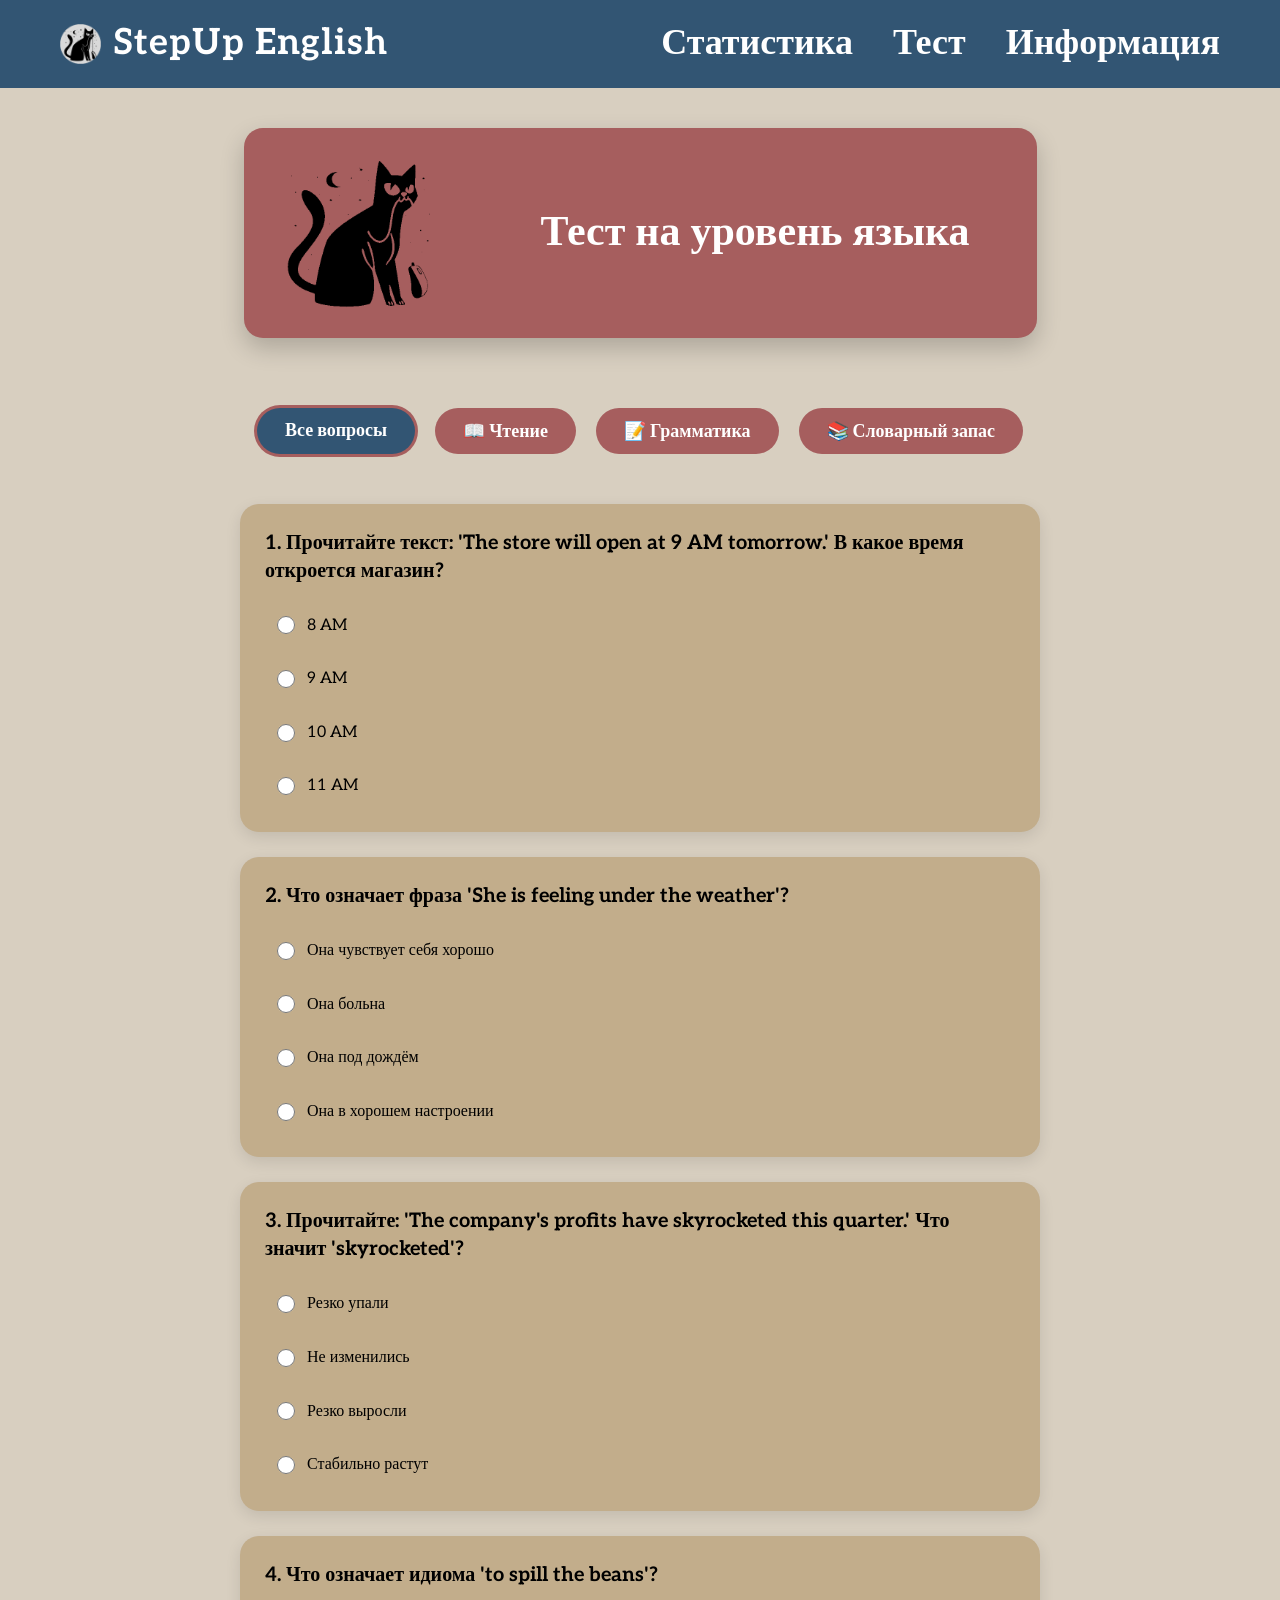
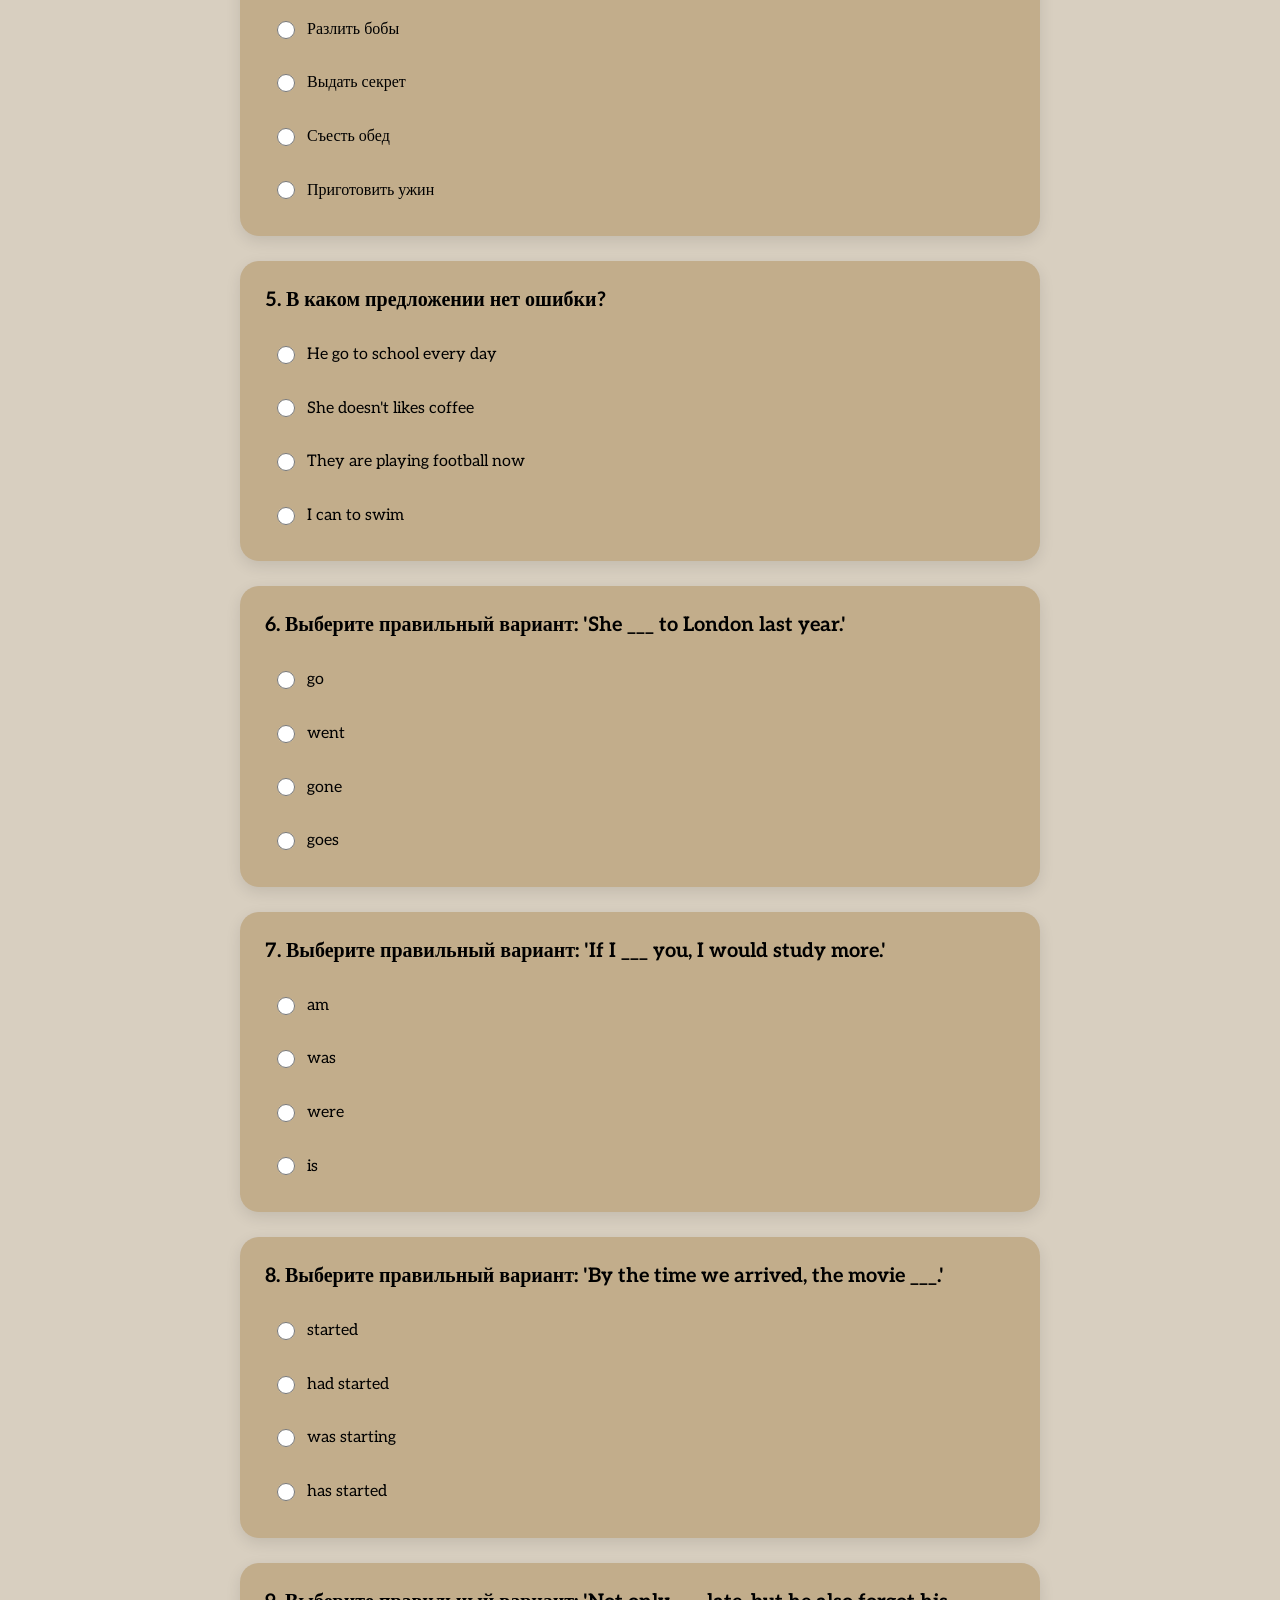
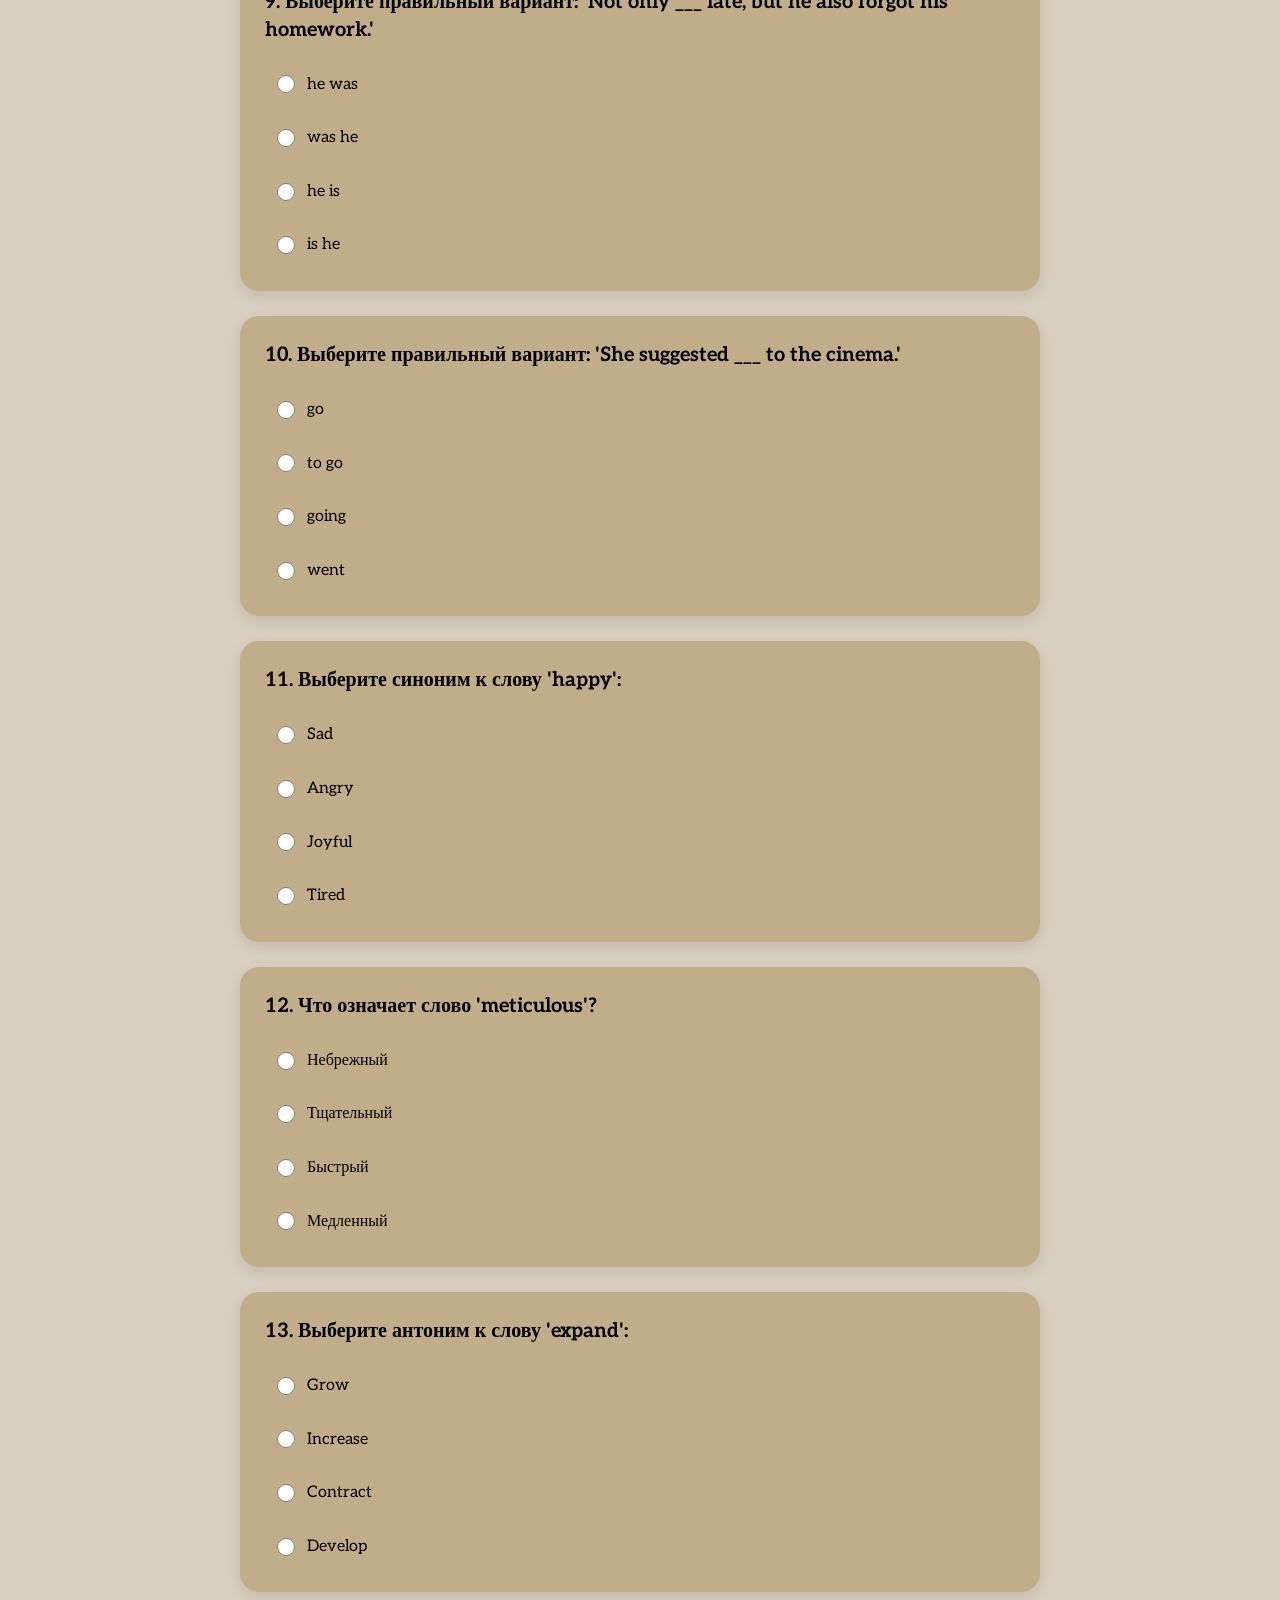
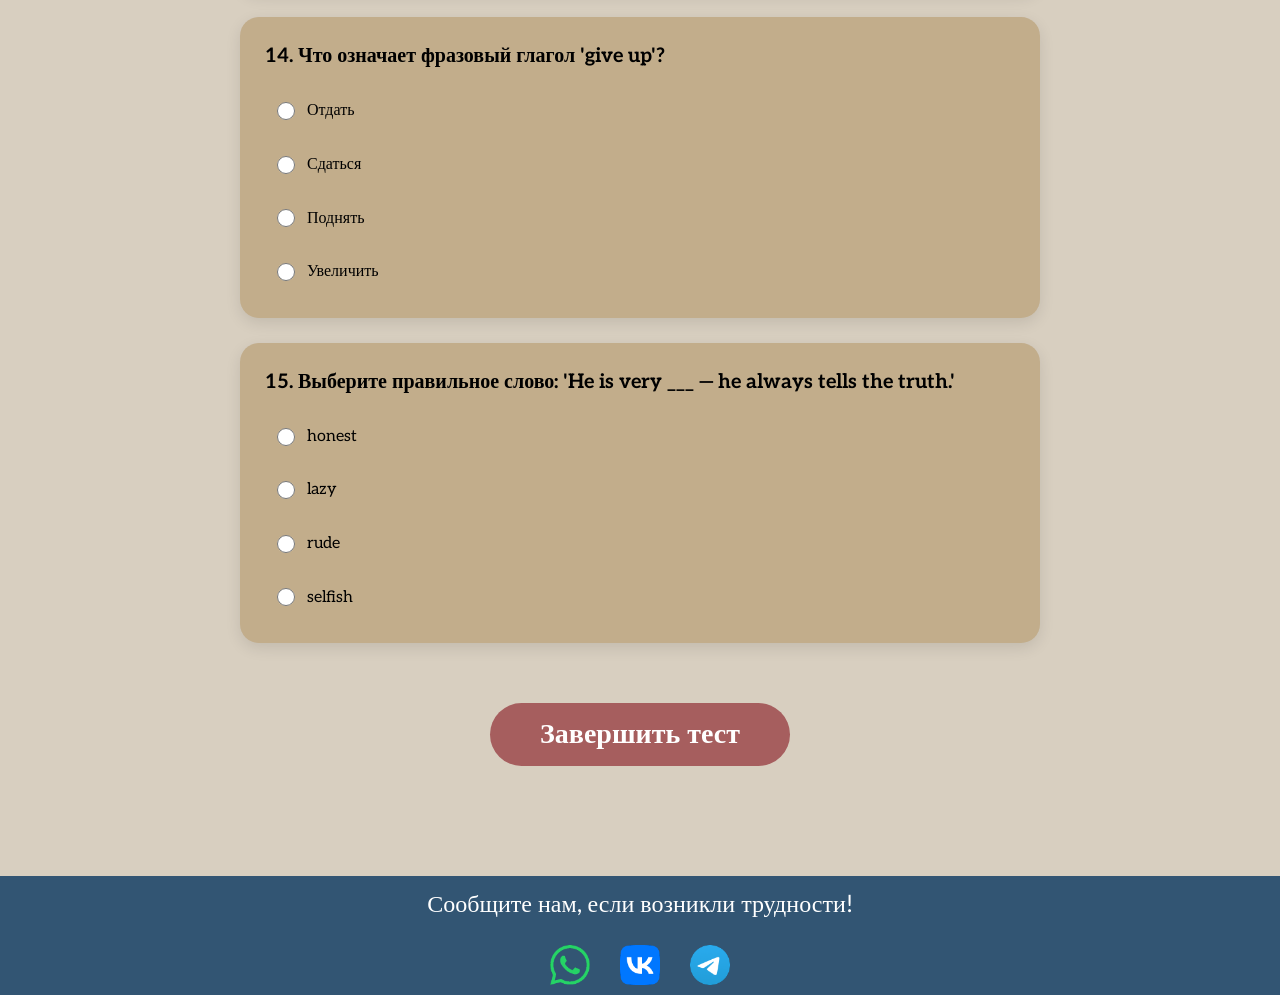
==== test.html @ a529fb6c "Тест. Законченный сайт." ====
<!DOCTYPE html>
<html lang="ru">
<head>
    <meta charset="UTF-8">
    <meta name="viewport" content="width=device-width, initial-scale=1.0">
    <title>StepUp English - Тест на уровень языка</title>
    <link rel="stylesheet" href="style.css">
    <link href="https://fonts.googleapis.com/css2?family=Aleo:wght@400;700&display=swap" rel="stylesheet">
</head>
<body>

    <!-- ХЕДДЕР -->
    <header class="site-header">
        <div class="header-container">
            <a href="index.html" class="logo-link">
                <img src="images/icon_header.png" alt="StepUp English Icon" class="header-icon">
                <span class="logo-text">StepUp English</span>
            </a>
            <nav class="header-nav">
                <a href="statistics.html" class="nav-link">Статистика</a>
                <a href="test.html" class="nav-link">Тест</a>
                <a href="about.html" class="nav-link">Информация</a>
            </nav>
        </div>
    </header>

    <!-- ОСНОВНОЙ КОНТЕНТ -->
    <main class="test-page">
        
        <!-- БЛОК с иконкой и заголовком -->
        <section class="about-hero">
            <div class="hero-card about-hero-card test-hero-card">
                <div class="hero-icon">
                    <img src="images/icon.png" alt="Иконка">
                </div>
                <div class="hero-text test-hero-text">
                    <div class="test-hero-title">Тест на уровень языка</div>
                </div>
            </div>
        </section>

        <!-- ФИЛЬТРЫ -->
        <section class="filter-section">
            <div class="filter-container">
                <button class="filter-btn active" data-category="all">Все вопросы</button>
                <button class="filter-btn" data-category="reading">📖 Чтение</button>
                <button class="filter-btn" data-category="grammar">📝 Грамматика</button>
                <button class="filter-btn" data-category="vocabulary">📚 Словарный запас</button>
            </div>
        </section>

        <!-- КОНТЕЙНЕР ДЛЯ ВОПРОСОВ -->
        <section class="questions-section">
            <div class="questions-container" id="questionsContainer"></div>
        </section>

        <!-- КНОПКА ЗАВЕРШИТЬ ТЕСТ -->
        <section class="submit-section">
            <button class="submit-test-btn" id="submitTestBtn">Завершить тест</button>
        </section>

        <!-- МОДАЛЬНОЕ ОКНО С РЕЗУЛЬТАТОМ -->
        <div class="result-modal" id="resultModal">
            <div class="result-modal-content">
                <span class="close-modal">&times;</span>
                <h2 class="result-title">Ваш уровень языка:</h2>
                <div class="result-level" id="resultLevel"></div>
                <p class="result-description" id="resultDescription"></p>
                <button class="restart-test-btn" id="restartTestBtn">Пройти тест заново</button>
            </div>
        </div>

    </main>

    <!-- ПОДВАЛ -->
    <footer class="site-footer">
        <div class="footer-container">
            <p class="footer-text">Сообщите нам, если возникли трудности!</p>
            <div class="social-icons">
                <a href="#" class="social-link">
                    <img src="images/wat.png" alt="WhatsApp">
                </a>
                <a href="#" class="social-link">
                    <img src="images/vk.png" alt="ВКонтакте">
                </a>
                <a href="#" class="social-link">
                    <img src="images/tg.png" alt="Telegram">
                </a>
            </div>
        </div>
    </footer>

    <script>
        // ========== ВОПРОСЫ ТЕСТА ==========
        const questions = [
            // ЧТЕНИЕ (READING) - 5 вопросов
            {
                id: 1,
                category: "reading",
                text: "Прочитайте текст: 'The store will open at 9 AM tomorrow.' В какое время откроется магазин?",
                options: ["8 AM", "9 AM", "10 AM", "11 AM"],
                correct: 1,
                level: "A1"
            },
            {
                id: 2,
                category: "reading",
                text: "Что означает фраза 'She is feeling under the weather'?",
                options: ["Она чувствует себя хорошо", "Она больна", "Она под дождём", "Она в хорошем настроении"],
                correct: 1,
                level: "B1"
            },
            {
                id: 3,
                category: "reading",
                text: "Прочитайте: 'The company's profits have skyrocketed this quarter.' Что значит 'skyrocketed'?",
                options: ["Резко упали", "Не изменились", "Резко выросли", "Стабильно растут"],
                correct: 2,
                level: "B2"
            },
            {
                id: 4,
                category: "reading",
                text: "Что означает идиома 'to spill the beans'?",
                options: ["Разлить бобы", "Выдать секрет", "Съесть обед", "Приготовить ужин"],
                correct: 1,
                level: "C1"
            },
            {
                id: 5,
                category: "reading",
                text: "В каком предложении нет ошибки?",
                options: [
                    "He go to school every day",
                    "She doesn't likes coffee",
                    "They are playing football now",
                    "I can to swim"
                ],
                correct: 2,
                level: "A2"
            },

            // ГРАММАТИКА (GRAMMAR) - 5 вопросов
            {
                id: 6,
                category: "grammar",
                text: "Выберите правильный вариант: 'She ___ to London last year.'",
                options: ["go", "went", "gone", "goes"],
                correct: 1,
                level: "A1"
            },
            {
                id: 7,
                category: "grammar",
                text: "Выберите правильный вариант: 'If I ___ you, I would study more.'",
                options: ["am", "was", "were", "is"],
                correct: 2,
                level: "B1"
            },
            {
                id: 8,
                category: "grammar",
                text: "Выберите правильный вариант: 'By the time we arrived, the movie ___.'",
                options: ["started", "had started", "was starting", "has started"],
                correct: 1,
                level: "B2"
            },
            {
                id: 9,
                category: "grammar",
                text: "Выберите правильный вариант: 'Not only ___ late, but he also forgot his homework.'",
                options: ["he was", "was he", "he is", "is he"],
                correct: 1,
                level: "C1"
            },
            {
                id: 10,
                category: "grammar",
                text: "Выберите правильный вариант: 'She suggested ___ to the cinema.'",
                options: ["go", "to go", "going", "went"],
                correct: 2,
                level: "B1"
            },

            // СЛОВАРНЫЙ ЗАПАС (VOCABULARY) - 5 вопросов
            {
                id: 11,
                category: "vocabulary",
                text: "Выберите синоним к слову 'happy':",
                options: ["Sad", "Angry", "Joyful", "Tired"],
                correct: 2,
                level: "A1"
            },
            {
                id: 12,
                category: "vocabulary",
                text: "Что означает слово 'meticulous'?",
                options: ["Небрежный", "Тщательный", "Быстрый", "Медленный"],
                correct: 1,
                level: "C1"
            },
            {
                id: 13,
                category: "vocabulary",
                text: "Выберите антоним к слову 'expand':",
                options: ["Grow", "Increase", "Contract", "Develop"],
                correct: 2,
                level: "B2"
            },
            {
                id: 14,
                category: "vocabulary",
                text: "Что означает фразовый глагол 'give up'?",
                options: ["Отдать", "Сдаться", "Поднять", "Увеличить"],
                correct: 1,
                level: "B1"
            },
            {
                id: 15,
                category: "vocabulary",
                text: "Выберите правильное слово: 'He is very ___ — he always tells the truth.'",
                options: ["honest", "lazy", "rude", "selfish"],
                correct: 0,
                level: "A2"
            }
        ];

        let userAnswers = new Array(15).fill(null);

        // Функция отображения вопросов с фильтром
        function renderQuestions(category = "all") {
            const container = document.getElementById('questionsContainer');
            container.innerHTML = '';
            
            const filteredQuestions = category === "all" 
                ? questions 
                : questions.filter(q => q.category === category);
            
            filteredQuestions.forEach(q => {
                const questionDiv = document.createElement('div');
                questionDiv.className = 'question-card';
                questionDiv.dataset.id = q.id;
                
                const optionsHtml = q.options.map((opt, idx) => {
                    const isChecked = userAnswers[q.id - 1] === idx;
                    return `
                        <label class="option-label">
                            <input type="radio" name="q${q.id}" value="${idx}" ${isChecked ? 'checked' : ''}>
                            <span>${opt}</span>
                        </label>
                    `;
                }).join('');
                
                questionDiv.innerHTML = `
                    <h3 class="question-text">${q.id}. ${q.text}</h3>
                    <div class="options-group">
                        ${optionsHtml}
                    </div>
                `;
                
                container.appendChild(questionDiv);
            });
            
            // Добавляем обработчики для новых радиокнопок
            document.querySelectorAll('input[type="radio"]').forEach(radio => {
                radio.addEventListener('change', (e) => {
                    const name = e.target.name;
                    const qId = parseInt(name.substring(1));
                    userAnswers[qId - 1] = parseInt(e.target.value);
                });
            });
        }
        
        // Функция подсчёта уровня
        function calculateLevel() {
            let correctCount = 0;
            questions.forEach((q, idx) => {
                if (userAnswers[idx] === q.correct) {
                    correctCount++;
                }
            });
            
            const percentage = (correctCount / 15) * 100;
            
            if (percentage >= 85) return { level: "C2", desc: "Совершенное владение! Вы понимаете практически всё, что слышите и читаете. Поздравляем с выдающимся результатом!" };
            if (percentage >= 70) return { level: "C1", desc: "Продвинутый уровень! Вы свободно выражаете мысли и понимаете сложные тексты. Отличный результат!" };
            if (percentage >= 55) return { level: "B2", desc: "Уровень выше среднего! Вы можете бегло общаться с носителями языка. Хороший результат!" };
            if (percentage >= 40) return { level: "B1", desc: "Средний уровень! Вы можете поддержать разговор на знакомые темы. Продолжайте в том же духе!" };
            if (percentage >= 25) return { level: "A2", desc: "Базовый уровень! Вы понимаете простые фразы и можете общаться в повседневных ситуациях. Учитесь дальше!" };
            return { level: "A1", desc: "Начальный уровень! Вы делаете первые шаги в английском. Не останавливайтесь — у вас всё получится!" };
        }
        
        // Показать результат
        function showResult() {
            const unanswered = userAnswers.some(a => a === null);
            if (unanswered) {
                alert("Пожалуйста, ответьте на все вопросы перед завершением теста!");
                return false;
            }
            
            const result = calculateLevel();
            const modal = document.getElementById('resultModal');
            const resultLevel = document.getElementById('resultLevel');
            const resultDescription = document.getElementById('resultDescription');
            
            resultLevel.textContent = result.level;
            resultDescription.textContent = result.desc;
            modal.style.display = 'flex';
            return true;
        }
        
        // Сброс теста
        function resetTest() {
            userAnswers = new Array(15).fill(null);
            renderQuestions('all');
            
            // Сброс активной кнопки фильтра
            document.querySelectorAll('.filter-btn').forEach(btn => {
                btn.classList.remove('active');
                if (btn.dataset.category === 'all') {
                    btn.classList.add('active');
                }
            });
        }
        
        // Инициализация
        document.addEventListener('DOMContentLoaded', () => {
            renderQuestions('all');
            
            // Фильтры
            document.querySelectorAll('.filter-btn').forEach(btn => {
                btn.addEventListener('click', () => {
                    document.querySelectorAll('.filter-btn').forEach(b => b.classList.remove('active'));
                    btn.classList.add('active');
                    const category = btn.dataset.category;
                    renderQuestions(category);
                });
            });
            
            // Кнопка завершения
            document.getElementById('submitTestBtn').addEventListener('click', showResult);
            
            // Закрытие модального окна
            document.querySelector('.close-modal').addEventListener('click', () => {
                document.getElementById('resultModal').style.display = 'none';
            });
            
            // Кнопка перезапуска
            document.getElementById('restartTestBtn').addEventListener('click', () => {
                document.getElementById('resultModal').style.display = 'none';
                resetTest();
            });
            
            // Закрытие по клику вне окна
            window.addEventListener('click', (e) => {
                const modal = document.getElementById('resultModal');
                if (e.target === modal) {
                    modal.style.display = 'none';
                }
            });
        });
    </script>
</body>
</html>
---- style.css ----
/* ОБЩИЕ СТИЛИ */
* {
    margin: 0;
    padding: 0;
    box-sizing: border-box;
}

body {
    font-family: 'Aleo', serif;
    background-color: #D8CFC0;
    color: #333;
    line-height: 1.6;
}

/* ========== ХЕДДЕР (ШАПКА) ========== */
.site-header {
    background-color: #325573;  /* Твой цвет */
    padding: 15px 0;
    position: sticky;
    top: 0;
    z-index: 100;
}

.header-container {
    max-width: 1200px;
    margin: 0 auto;
    padding: 0 20px;
    display: flex;
    justify-content: space-between;
    align-items: center;
    flex-wrap: wrap;
}

/* ЛЕВАЯ ЧАСТЬ - логотип и название */
.logo-link {
    display: flex;
    align-items: center;
    gap: 12px;
    text-decoration: none;
    transition: opacity 0.3s ease;
}

.logo-link:hover {
    opacity: 0.8;  /* Эффект при наведении */
}

.header-icon {
    height: 40px;
    width: auto;
    display: block;
}

.logo-text {
    font-family: 'Aleo', serif;
    font-weight: bold;
    font-size: 36px;
    color: white;
    letter-spacing: 1px;
}

/* ПРАВАЯ ЧАСТЬ - навигация */
.header-nav {
    display: flex;
    gap: 40px;
}

.nav-link {
    font-family: 'Aleo', serif;
    font-weight: bold;
    font-size: 36px;
    color: white;
    text-decoration: none;
    transition: opacity 0.3s ease;
}

.nav-link:hover {
    opacity: 0.7;
    text-decoration: underline;
}

/* ========== ОСНОВНОЙ БЛОК (ГЛАВНАЯ СТРАНИЦА) ========== */
.main-block {
    display: flex;
    justify-content: center;
    align-items: flex-start;
    padding: 40px 20px;
}

.hero-card {
    width: 600px;
    max-width: 100%;  /* Чтобы на маленьких экранах не вылезал */
    background-color: #A65E5E;
    border-radius: 19px;
    padding: 15px 40px;
    display: flex;
    align-items: center;
    gap: 80px;
    box-shadow: 0 10px 25px rgba(0,0,0,0.2);
}

.hero-icon img {
    width: 150px !important;
    height: auto !important;
    display: block;
}

.hero-icon img {
    width: 80px;
    height: auto;
    display: block;
}

/* Текст справа */
.hero-text {
    flex: 1;
}

.hero-title {
    font-family: 'Aleo', serif;
    font-weight: bold;
    font-size: 36px;
    color: white;
    margin-bottom: 10px;
    line-height: 1.2;
}

.hero-subtitle {
    font-family: 'Aleo', serif;
    font-size: 28px;
    color: white;
    margin: 5px 0;
}

.hero-description {
    font-family: 'Aleo', serif;
    font-size: 24px;
    color: white;
    margin-top: 10px;
}

/* Адаптация для мобильных устройств */
@media (max-width: 700px) {
    .hero-card {
        flex-direction: column;
        text-align: center;
        padding: 30px 20px;
    }
    
    .hero-title {
        font-size: 28px;
    }
    
    .hero-subtitle {
        font-size: 22px;
    }
    
    .hero-description {
        font-size: 18px;
    }
}

/* ========== БЛОК С КОТИКАМИ И ТЕКСТОМ ========== */
.cats-section {
    background-color: #D8CFC0;
    padding: 50px 20px;
}

.cats-container {
    max-width: 1600px;  /* Увеличил максимальную ширину */
    margin: 0 auto;
    display: flex;
    align-items: center;
    justify-content: space-between;  /* Раздвигает элементы к краям */
    gap: 20px;  /* Минимальный отступ между элементами */
    flex-wrap: wrap;
}

.cat-left,
.cat-right {
    flex-shrink: 0;
}

.cat-left img,
.cat-right img {
    width: 300px;
    max-width: 100%;
    height: auto;
    display: block;
}

.cats-text {
    flex: 1;  /* Растягивается на всё свободное место */
    min-width: 300px;
    text-align: center;
}

.cats-title {
    font-family: 'Aleo', serif;
    font-weight: bold;
    font-size: 36px;
    color: #325573;
    margin-bottom: 25px;
}

.cats-description {
    font-family: 'Aleo', serif;
    font-weight: bold;
    font-size: 36px;
    color: #325573;  /* ← Меняем цвет с #333 на #325573 */
    line-height: 1.6;
    margin-bottom: 20px;
}
.cats-description-last {
    font-family: 'Aleo', serif;
    font-weight: bold;
    font-size: 48px;
    color: #325573;  /* ← Меняем цвет с #333 на #325573 */
    line-height: 1.6;
    margin-bottom: 20px;
}

/* ========== ТРИ КНОПКИ-ПРЯМОУГОЛЬНИКА ========== */
.buttons-section {
    background-color: #D8CFC0;
    padding: 50px 20px;
}

.buttons-container {
    max-width: 1300px;
    margin: 0 auto;
    display: flex;
    justify-content: center;
    align-items: flex-end;  /* Выравнивание по нижнему краю */
    gap: 40px;
    flex-wrap: wrap;
}

/* Обычная кнопка-карточка */
.action-card {
    width: 350px;  /* Увеличил ширину */
    background-color: #A65E5E;
    border-radius: 19px;
    padding: 25px 30px;
    display: flex;
    align-items: center;
    gap: 25px;
    text-decoration: none;
    transition: transform 0.3s ease, box-shadow 0.3s ease;
    box-shadow: 0 5px 15px rgba(0,0,0,0.1);
}

.action-card:hover {
    transform: translateY(-5px);
    box-shadow: 0 15px 30px rgba(0,0,0,0.2);
}

/* ГЛАВНАЯ КНОПКА "Пройти тест" — больше, выше, важнее! */
.action-card-main {
    width: 420px;  /* Шире обычной */
    padding: 35px 40px;  /* Больше внутренних отступов */
    background-color: #A65E5E;
    position: relative;
    transform: translateY(-20px);  /* Поднимаем выше остальных */
    box-shadow: 0 10px 25px rgba(0,0,0,0.25);
}

.action-card-main:hover {
    transform: translateY(-25px);  /* При наведении поднимается ещё выше */
    box-shadow: 0 20px 40px rgba(0,0,0,0.3);
}

/* Иконка (котик) слева */
.action-icon {
    flex-shrink: 0;
}

.action-icon img {
    width: 70px;
    height: auto;
    display: block;
}

/* У главной кнопки иконка чуть больше */
.action-card-main .action-icon img {
    width: 90px;  /* Котик крупнее */
}

/* Текст справа */
.action-text {
    flex: 1;
}

.action-title {
    font-family: 'Aleo', serif;
    font-weight: bold;
    font-size: 28px;
    color: white;
    letter-spacing: 1px;
}

/* У главной кнопки текст крупнее */
.action-card-main .action-title {
    font-size: 34px;  /* Текст крупнее */
}

/* Адаптация для мобильных устройств */
@media (max-width: 1000px) {
    .buttons-container {
        align-items: center;
    }
    
    .action-card {
        width: 300px;
    }
    
    .action-card-main {
        width: 350px;
        transform: translateY(-10px);
    }
    
    .action-title {
        font-size: 24px;
    }
    
    .action-card-main .action-title {
        font-size: 28px;
    }
}

@media (max-width: 700px) {
    .buttons-container {
        flex-direction: column;
        align-items: center;
    }
    
    .action-card {
        width: 280px;
    }
    
    .action-card-main {
        width: 320px;
        transform: translateY(0);  /* На телефоне не поднимаем, чтобы не мешало */
        order: -1;  /* Ставим первой на телефоне */
    }
    
    .action-card-main::before {
        font-size: 24px;
        top: -12px;
    }
}

/* ========== ФУТЕР (ПОДВАЛ) ========== */
.site-footer {
    background-color: #325573;  /* Тот же цвет, что у хеддера */
    padding: 10px 10px;
    margin-top: 50px;
}

.footer-container {
    max-width: 1200px;
    margin: 0 auto;
    text-align: center;
}

.footer-text {
    font-family: 'Aleo', serif;
    font-size: 24px;
    font-weight: normal;
    color: white;
    margin-bottom: 20px;
}

.social-icons {
    display: flex;
    justify-content: center;
    gap: 30px;
}

.social-link {
    display: inline-block;
    transition: transform 0.3s ease, opacity 0.3s ease;
}

.social-link:hover {
    transform: scale(1.1);
    opacity: 0.8;
}

.social-link img {
    width: 40px;
    height: 40px;
    display: block;
}

/* ========== СТРАНИЦА ABOUT.HTML ========== */
.about-page {
    background-color: #D8CFC0;
}

/* Блок 1: с иконкой */
.about-hero {
    display: flex;
    justify-content: center;
    padding: 40px 20px;
}

.about-hero-card {
    width: 793px;
    max-width: 100%;
    background-color: #A65E5E;
    border-radius: 19px;
    padding: 30px 40px;
    display: flex;
    align-items: center;
    gap: 50px;
    box-shadow: 0 10px 25px rgba(0,0,0,0.2);
}

.about-hero-title {
    font-size: 36px;
    line-height: 1.3;
    text-align: center;
}

/* Полноширинные блоки */
.full-width-block {
    background-color: #D8CFC0;
    padding: 40px 20px;
}

.full-width-block.light-bg {
    background-color: #E8DFD0;
}

.full-width-container {
    max-width: 1000px;
    margin: 0 auto;
    text-align: center;
}

.full-width-quote {
    font-family: 'Aleo', serif;
    font-size: 28px;
    font-style: italic;
    color: #325573;
    line-height: 1.4;
}

.cefr-text {
    font-family: 'Aleo', serif;
    font-size: 20px;
    color: #333;
    line-height: 1.6;
}

.section-title {
    font-family: 'Aleo', serif;
    font-weight: bold;
    font-size: 36px;
    color: #325573;
    text-align: center;
    margin: 0;
}

/* Три белых карточки (ПОНИМАНИЕ, ГОВОРЕНИЕ, ПИСЬМО) */
.three-cards-section {
    background-color: #D8CFC0;
    padding: 20px 20px 60px;
}

.three-cards-container {
    max-width: 1100px;
    margin: 0 auto;
    display: flex;
    gap: 30px;
    flex-wrap: wrap;
    justify-content: center;
}

.skill-card {
    flex: 1;
    min-width: 250px;
    background-color: white;
    border-radius: 19px;
    padding: 30px;
    text-align: center;
    box-shadow: 0 5px 15px rgba(0,0,0,0.1);
    transition: transform 0.3s ease;
}

.skill-card:hover {
    transform: translateY(-5px);
}

.skill-title {
    font-family: 'Aleo', serif;
    font-weight: bold;
    font-size: 24px;
    color: #A65E5E;
    margin-bottom: 20px;
}

.skill-text {
    font-family: 'Aleo', serif;
    font-size: 16px;
    color: #333;
    line-height: 1.5;
}

/* Группы уровней */
.level-group {
    background-color: #D8CFC0;
    padding: 30px 20px;
}

.level-group-container {
    max-width: 1000px;
    margin: 0 auto;
}

.group-badge {
    font-family: 'Aleo', serif;
    font-weight: bold;
    font-size: 28px;
    text-align: center;
    padding: 20px;
    margin-bottom: 30px;
}

.white-badge {
    background-color: white;
    border-radius: 19px;
    color: #325573;
}

.level-row {
    display: flex;
    margin: 20px 0 15px;
}

.level-row.right {
    justify-content: flex-end;
}

.level-tag {
    background-color: #A65E5E;
    color: white;
    font-family: 'Aleo', serif;
    font-weight: bold;
    font-size: 18px;
    padding: 10px 25px;
    border-radius: 30px;
    display: inline-block;
}

/* Три информационные карточки */
.three-info-cards {
    display: flex;
    gap: 20px;
    flex-wrap: wrap;
    margin-bottom: 40px;
}

.two-info-cards {
    display: flex;
    gap: 20px;
    flex-wrap: wrap;
    margin-bottom: 20px;
}

.info-card {
    flex: 1;
    min-width: 200px;
    background-color: white;
    border-radius: 19px;
    padding: 20px;
    box-shadow: 0 3px 10px rgba(0,0,0,0.1);
}

.info-title {
    font-family: 'Aleo', serif;
    font-weight: bold;
    font-size: 18px;
    color: #A65E5E;
    margin-bottom: 12px;
}

.info-text {
    font-family: 'Aleo', serif;
    font-size: 14px;
    color: #333;
    line-height: 1.5;
}

/* Адаптация для телефонов */
@media (max-width: 800px) {
    .about-hero-card {
        flex-direction: column;
        text-align: center;
        gap: 20px;
    }
    
    .about-hero-title {
        font-size: 28px;
    }
    
    .full-width-quote {
        font-size: 22px;
    }
    
    .cefr-text {
        font-size: 18px;
    }
    
    .section-title {
        font-size: 28px;
    }
    
    .group-badge {
        font-size: 22px;
    }
    
    .level-row {
        justify-content: center !important;
    }
    
    .three-info-cards, .two-info-cards {
        flex-direction: column;
    }
}

/* ========== СТРАНИЦА СТАТИСТИКИ (STATISTICS.HTML) ========== */
.statistics-page {
    background-color: #D8CFC0;
    min-height: 100vh;
}

/* Блок с числом 12 547 */
.stat-hero-number {
    font-family: 'Aleo', serif;
    font-weight: bold;
    font-size: 48px;
    color: white;
    line-height: 1.2;
    text-align: center;
}

.stat-hero-text {
    font-family: 'Aleo', serif;
    font-size: 24px;
    color: white;
    line-height: 1.3;
    text-align: center;
}

/* Заголовок статистики */
.stats-title-section {
    background-color: #D8CFC0;
    padding: 30px 20px 20px;
    text-align: center;
}

.stats-main-title {
    font-family: 'Aleo', serif;
    font-weight: bold;
    font-size: 32px;
    color: #325573;
    margin: 0;
}

/* Таблица с уровнями */
.stats-table-section {
    background-color: #D8CFC0;
    padding: 20px 20px 50px;
}

.stats-container {
    max-width: 800px;
    margin: 0 auto;
    background-color: #D8CFC0;
}

/* Каждая строка с уровнем */
.stat-row {
    display: flex;
    align-items: center;
    gap: 20px;
    margin-bottom: 25px;
    flex-wrap: wrap;
}

/* Левая часть - название уровня (белый квадратик) */
.stat-level {
    width: 70px;
    height: 70px;
    background-color: white;
    border-radius: 15px;
    display: flex;
    align-items: center;
    justify-content: center;
    font-family: 'Aleo', serif;
    font-weight: bold;
    font-size: 24px;
    color: #325573;
    box-shadow: 0 3px 10px rgba(0,0,0,0.1);
    flex-shrink: 0;
}

/* Проценты */
.stat-percent {
    width: 60px;
    font-family: 'Aleo', serif;
    font-weight: bold;
    font-size: 24px;
    color: #325573;
    text-align: right;
    flex-shrink: 0;
}

/* Обёртка для полоски */
.stat-bar-wrapper {
    flex: 1;
    min-width: 200px;
    background-color: #E8DFD0;
    border-radius: 15px;
}

/* Полоска прогресса */
.stat-bar {
    height: 30px;
    background-color: #A65E5E;
    border-radius: 15px;
    transition: width 0.5s ease;
}

/* Кнопка "Пройти тест" на странице статистики */
.stats-test-btn-section {
    background-color: #D8CFC0;
    padding: 20px 20px 60px;
    display: flex;
    justify-content: center;
}

.stats-test-btn {
    background-color: #A65E5E;
    border-radius: 19px;
    padding: 20px 40px;
    display: inline-flex;
    align-items: center;
    gap: 20px;
    text-decoration: none;
    transition: transform 0.3s ease, box-shadow 0.3s ease;
    box-shadow: 0 5px 15px rgba(0,0,0,0.2);
}

.stats-test-btn:hover {
    transform: translateY(-5px);
    box-shadow: 0 15px 30px rgba(0,0,0,0.25);
}

.stats-btn-cat {
    width: 60px;
    height: auto;
    display: block;
}

.stats-btn-text {
    font-family: 'Aleo', serif;
    font-weight: bold;
    font-size: 32px;
    color: white;
}

/* Адаптация для телефонов */
@media (max-width: 700px) {
    .stat-hero-number {
        font-size: 36px;
    }
    
    .stat-hero-text {
        font-size: 18px;
    }
    
    .stats-main-title {
        font-size: 24px;
    }
    
    .stat-level {
        width: 55px;
        height: 55px;
        font-size: 20px;
    }
    
    .stat-percent {
        width: 50px;
        font-size: 20px;
    }
    
    .stat-bar {
        height: 25px;
    }
    
    .stats-btn-cat {
        width: 45px;
    }
    
    .stats-btn-text {
        font-size: 24px;
    }
    
    .stats-test-btn {
        padding: 15px 30px;
    }
}

@media (max-width: 550px) {
    .stat-row {
        gap: 12px;
    }
    
    .stat-level {
        width: 45px;
        height: 45px;
        font-size: 18px;
    }
    
    .stat-percent {
        width: 45px;
        font-size: 18px;
    }
    
    .stat-bar {
        height: 20px;
    }
}

/* ========== СТРАНИЦА ТЕСТА (TEST.HTML) ========== */
.test-page {
    background-color: #D8CFC0;
    min-height: 100vh;
}

.test-hero-card {
    gap: 80px;
}

.test-hero-text {
    text-align: center;
    flex: 1;
}

.test-hero-title {
    font-family: 'Aleo', serif;
    font-weight: bold;
    font-size: 42px;
    color: white;
}

/* Фильтры */
.filter-section {
    background-color: #D8CFC0;
    padding: 30px 20px;
}

.filter-container {
    max-width: 900px;
    margin: 0 auto;
    display: flex;
    justify-content: center;
    gap: 20px;
    flex-wrap: wrap;
}

.filter-btn {
    background-color: #A65E5E;
    color: white;
    font-family: 'Aleo', serif;
    font-weight: bold;
    font-size: 18px;
    padding: 12px 28px;
    border: none;
    border-radius: 30px;
    cursor: pointer;
    transition: all 0.3s ease;
}

.filter-btn:hover {
    background-color: #325573;
    transform: translateY(-3px);
}

.filter-btn.active {
    background-color: #325573;
    box-shadow: 0 0 0 3px #A65E5E;
}

/* Вопросы */
.questions-section {
    background-color: #D8CFC0;
    padding: 20px 20px 40px;
}

.questions-container {
    max-width: 800px;
    margin: 0 auto;
    display: flex;
    flex-direction: column;
    gap: 25px;
}

.question-card {
    background-color: #C2AD8B;
    border-radius: 19px;
    padding: 25px;
    box-shadow: 0 5px 15px rgba(0,0,0,0.1);
}

.question-text {
    font-family: 'Aleo', serif;
    font-weight: bold;
    font-size: 20px;
    color: black;
    margin-bottom: 20px;
    line-height: 1.4;
}

.options-group {
    display: flex;
    flex-direction: column;
    gap: 12px;
}

.option-label {
    display: flex;
    align-items: center;
    gap: 12px;
    font-family: 'Aleo', serif;
    font-size: 16px;
    color: black;
    cursor: pointer;
    padding: 8px 12px;
    border-radius: 10px;
    transition: background-color 0.2s ease;
}

.option-label:hover {
    background-color: rgba(0,0,0,0.05);
}

.option-label input[type="radio"] {
    width: 18px;
    height: 18px;
    cursor: pointer;
    accent-color: #A65E5E;
}

/* Кнопка завершить тест */
.submit-section {
    background-color: #D8CFC0;
    padding: 20px 20px 60px;
    display: flex;
    justify-content: center;
}

.submit-test-btn {
    background-color: #A65E5E;
    color: white;
    font-family: 'Aleo', serif;
    font-weight: bold;
    font-size: 28px;
    padding: 15px 50px;
    border: none;
    border-radius: 50px;
    cursor: pointer;
    transition: all 0.3s ease;
}

.submit-test-btn:hover {
    background-color: #325573;
    transform: scale(1.05);
    box-shadow: 0 5px 20px rgba(0,0,0,0.2);
}

/* Модальное окно с результатом */
.result-modal {
    display: none;
    position: fixed;
    top: 0;
    left: 0;
    width: 100%;
    height: 100%;
    background-color: rgba(0,0,0,0.6);
    justify-content: center;
    align-items: center;
    z-index: 1000;
}

.result-modal-content {
    background-color: white;
    border-radius: 19px;
    padding: 40px;
    max-width: 500px;
    width: 90%;
    text-align: center;
    position: relative;
    animation: modalFadeIn 0.3s ease;
}

@keyframes modalFadeIn {
    from {
        opacity: 0;
        transform: translateY(-30px);
    }
    to {
        opacity: 1;
        transform: translateY(0);
    }
}

.close-modal {
    position: absolute;
    top: 15px;
    right: 25px;
    font-size: 32px;
    cursor: pointer;
    color: #999;
    transition: color 0.2s;
}

.close-modal:hover {
    color: #A65E5E;
}

.result-title {
    font-family: 'Aleo', serif;
    font-size: 28px;
    color: #325573;
    margin-bottom: 20px;
}

.result-level {
    font-family: 'Aleo', serif;
    font-weight: bold;
    font-size: 64px;
    color: #A65E5E;
    margin-bottom: 20px;
}

.result-description {
    font-family: 'Aleo', serif;
    font-size: 18px;
    color: #333;
    line-height: 1.5;
    margin-bottom: 30px;
}

.restart-test-btn {
    background-color: #A65E5E;
    color: white;
    font-family: 'Aleo', serif;
    font-weight: bold;
    font-size: 20px;
    padding: 12px 30px;
    border: none;
    border-radius: 30px;
    cursor: pointer;
    transition: all 0.3s ease;
}

.restart-test-btn:hover {
    background-color: #325573;
    transform: scale(1.02);
}

/* Адаптация для телефонов */
@media (max-width: 700px) {
    .test-hero-title {
        font-size: 32px;
    }
    
    .test-hero-card {
        gap: 30px;
        flex-direction: column;
    }
    
    .filter-btn {
        font-size: 14px;
        padding: 8px 20px;
    }
    
    .question-text {
        font-size: 18px;
    }
    
    .option-label {
        font-size: 14px;
    }
    
    .submit-test-btn {
        font-size: 22px;
        padding: 12px 35px;
    }
    
    .result-level {
        font-size: 48px;
    }
}
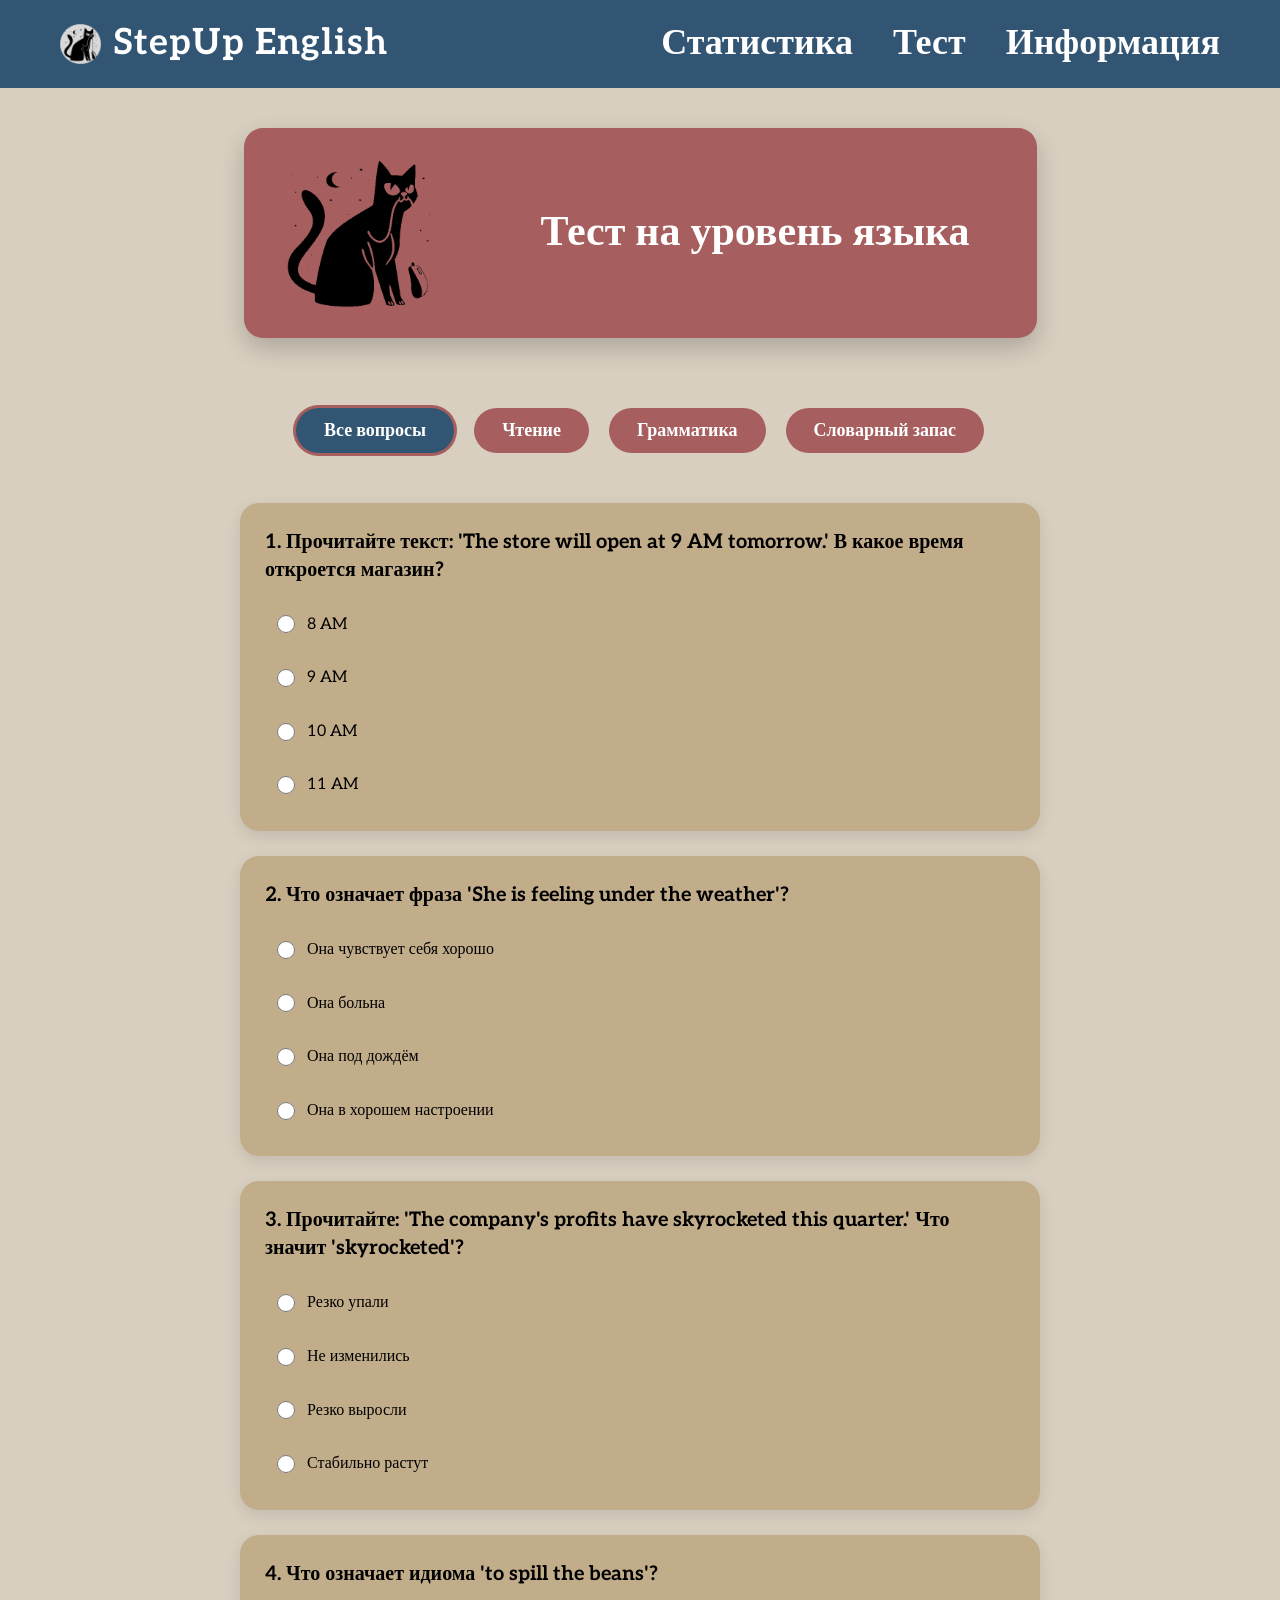
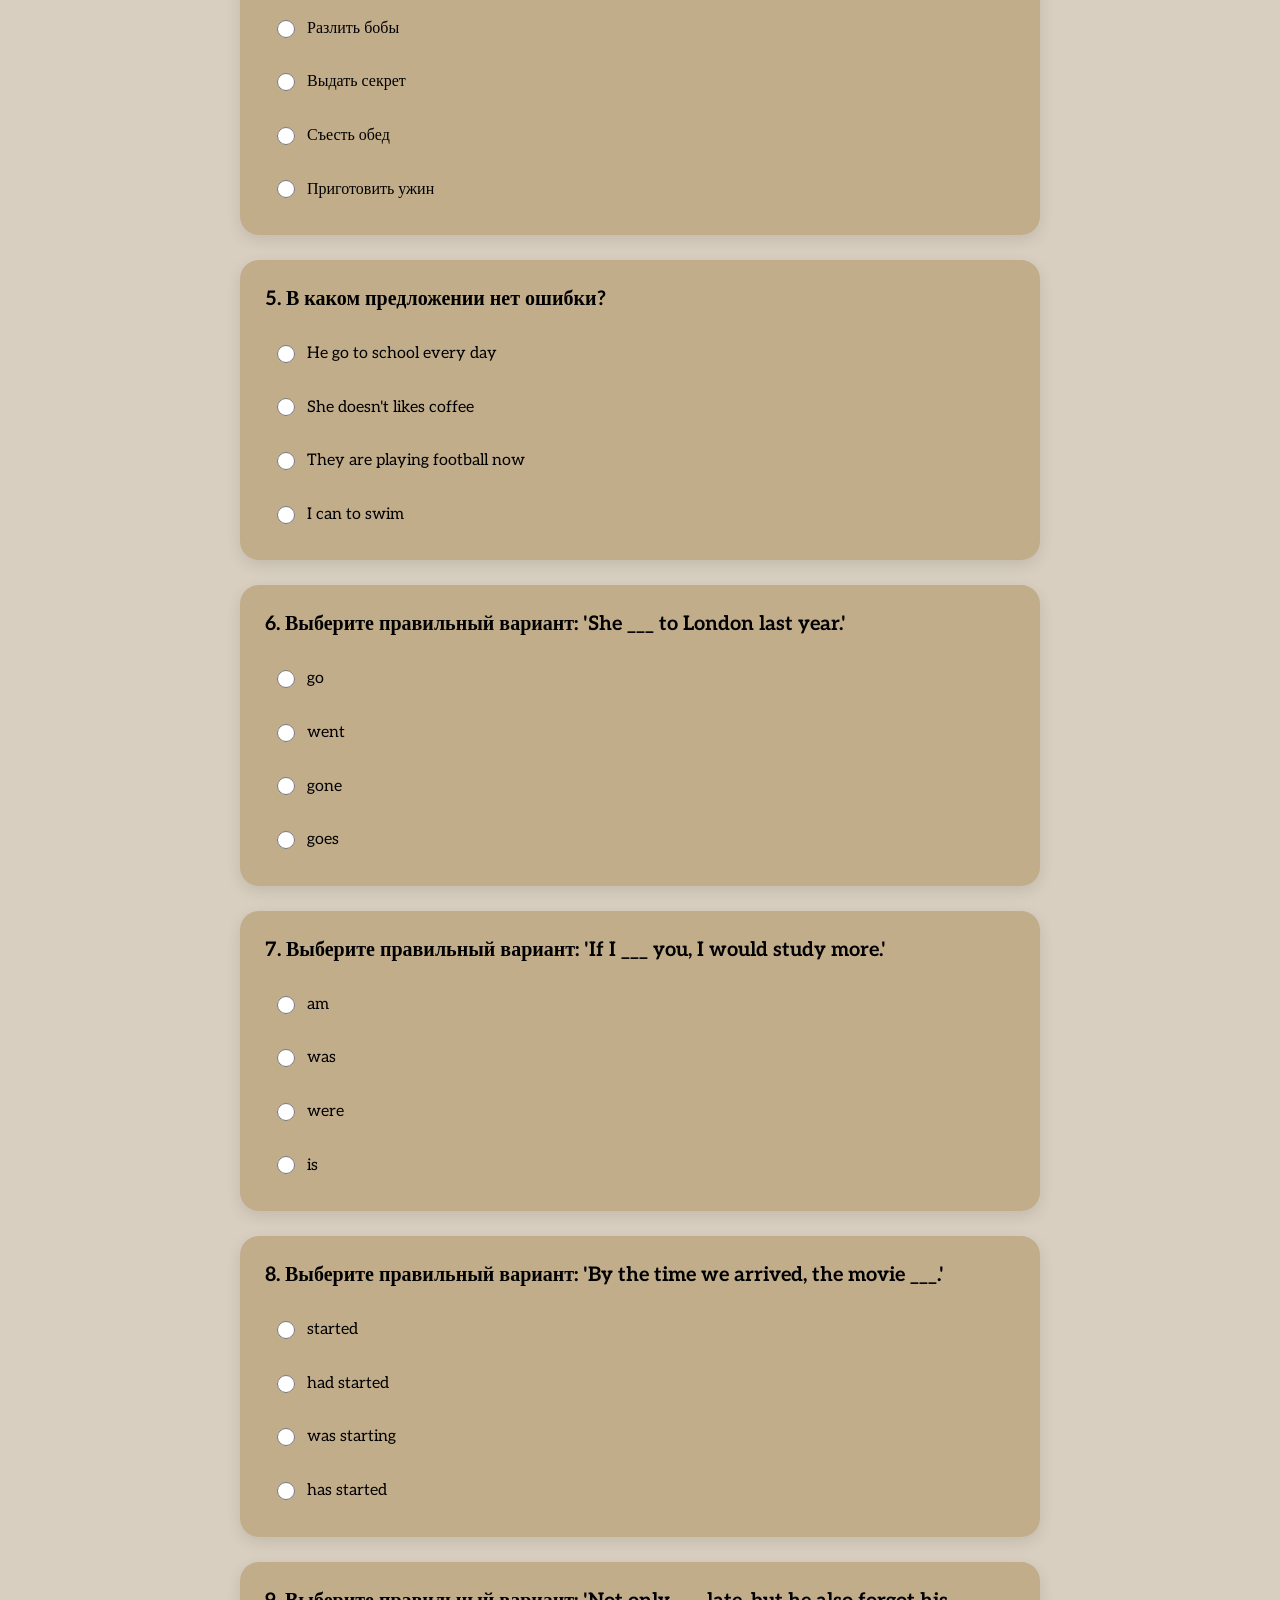
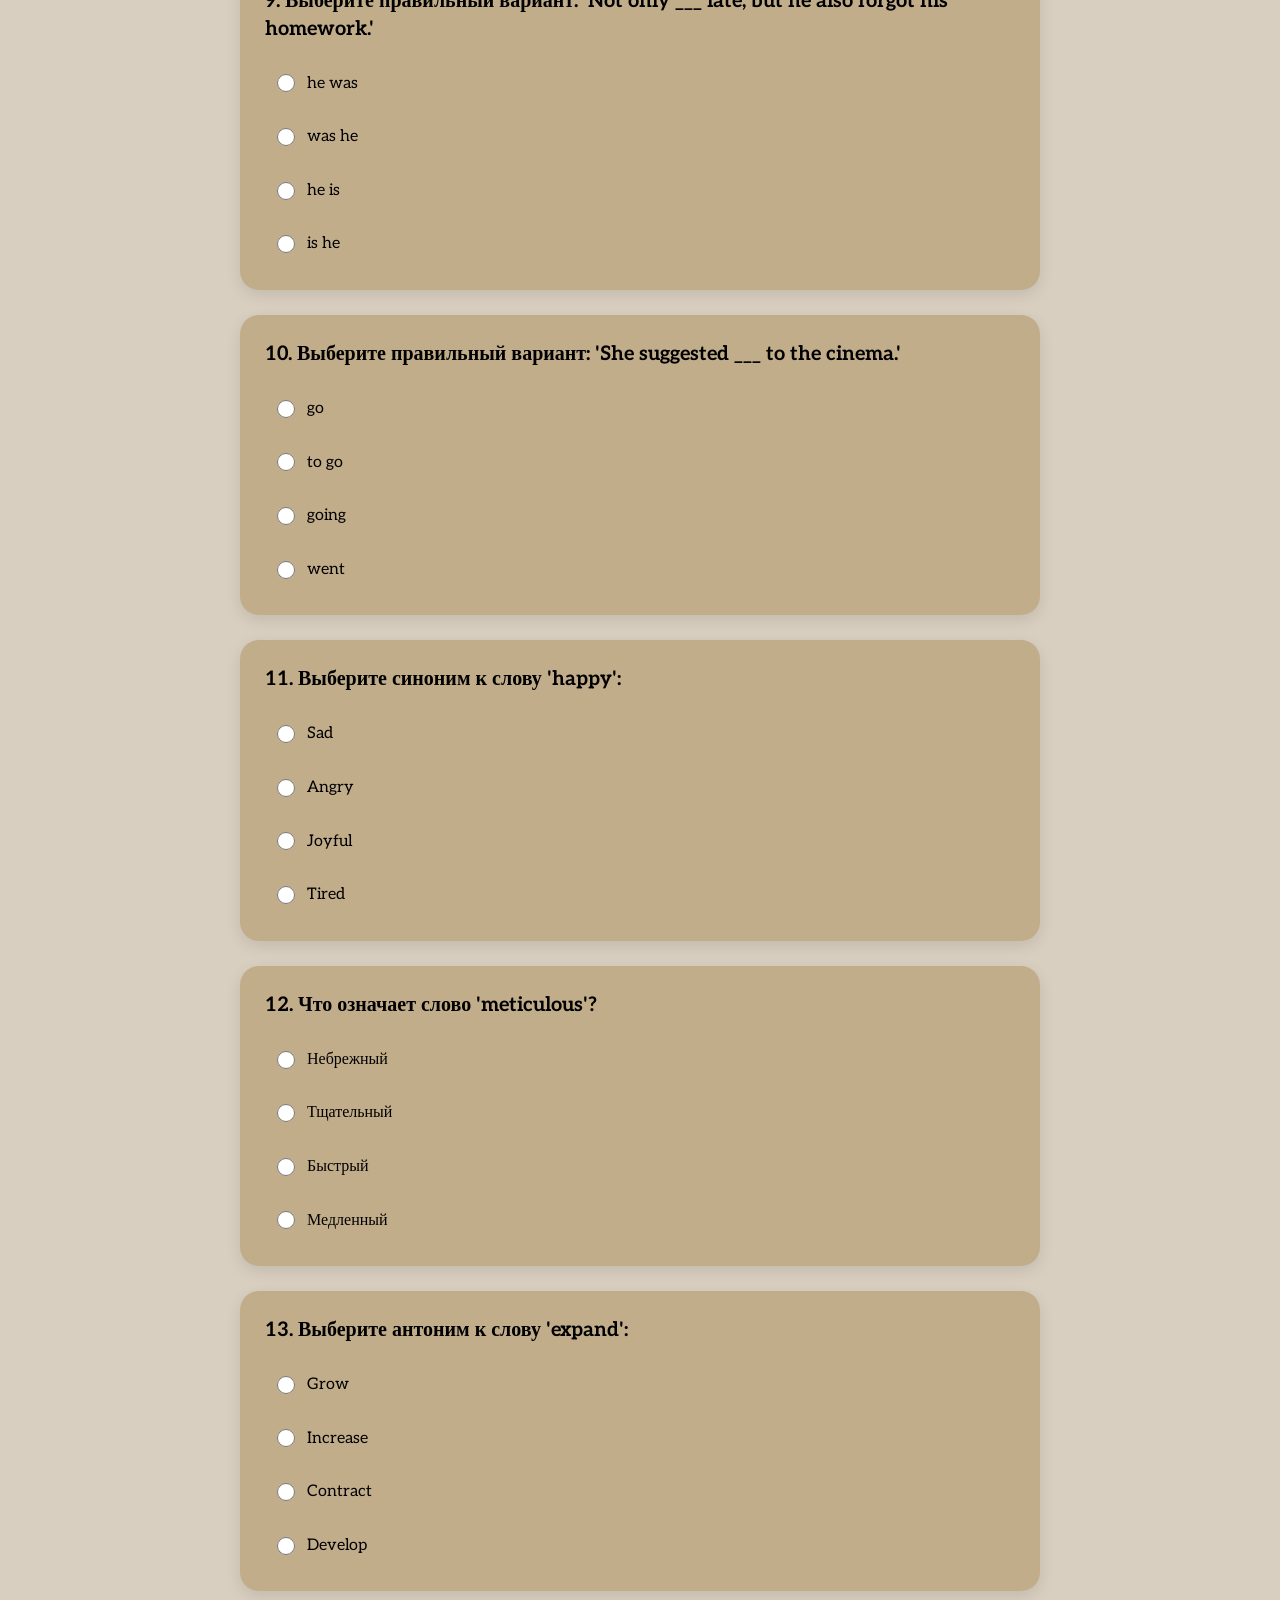
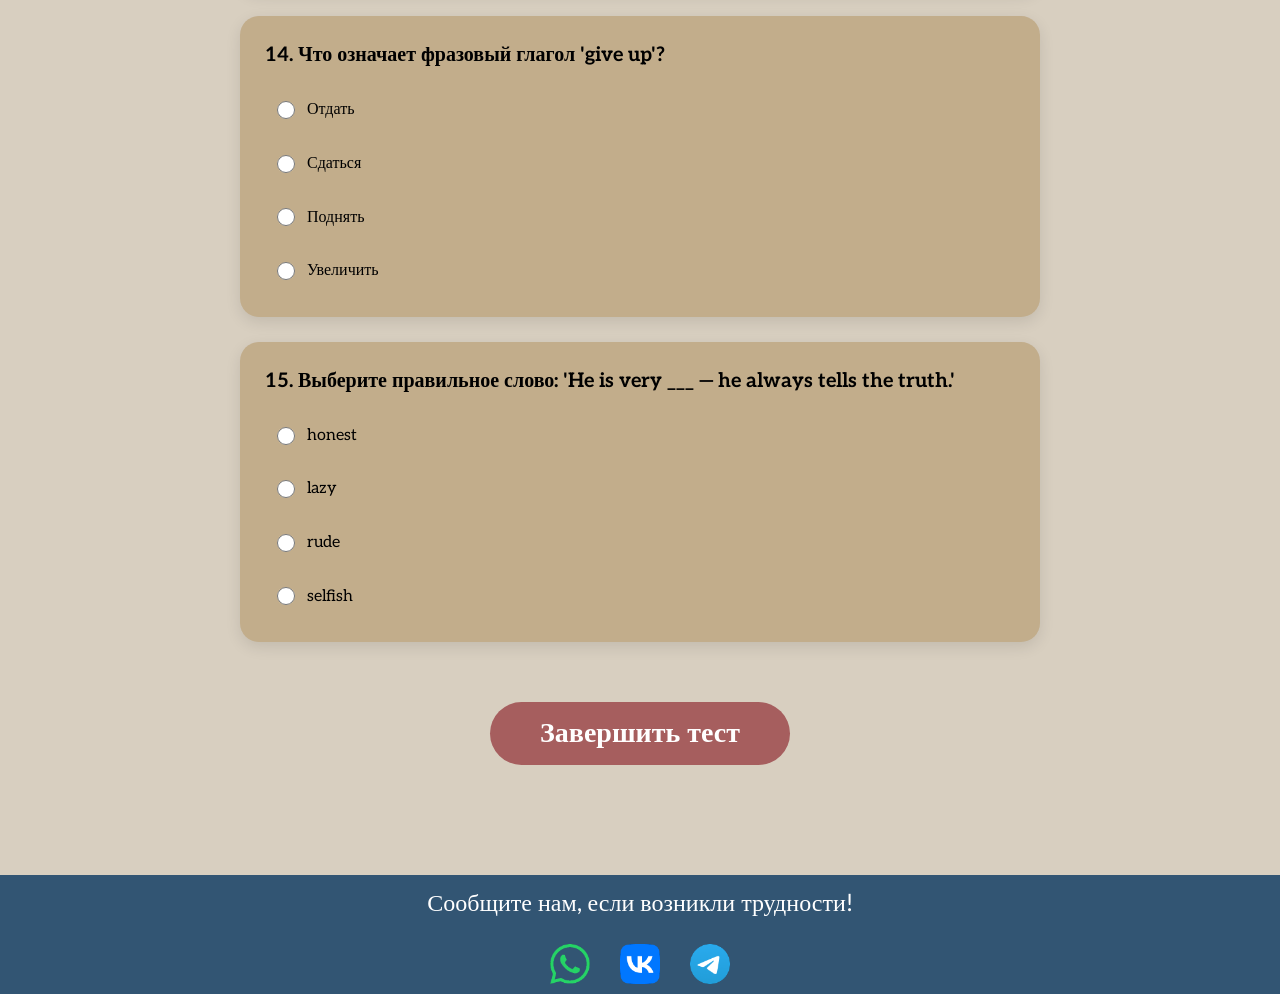
==== commit a31ec1d8: "Окончательные правки" ====
--- a/test.html
+++ b/test.html
@@ -43,9 +43,9 @@
         <section class="filter-section">
             <div class="filter-container">
                 <button class="filter-btn active" data-category="all">Все вопросы</button>
-                <button class="filter-btn" data-category="reading">📖 Чтение</button>
-                <button class="filter-btn" data-category="grammar">📝 Грамматика</button>
-                <button class="filter-btn" data-category="vocabulary">📚 Словарный запас</button>
+                <button class="filter-btn" data-category="reading">Чтение</button>
+                <button class="filter-btn" data-category="grammar">Грамматика</button>
+                <button class="filter-btn" data-category="vocabulary">Словарный запас</button>
             </div>
         </section>
 
